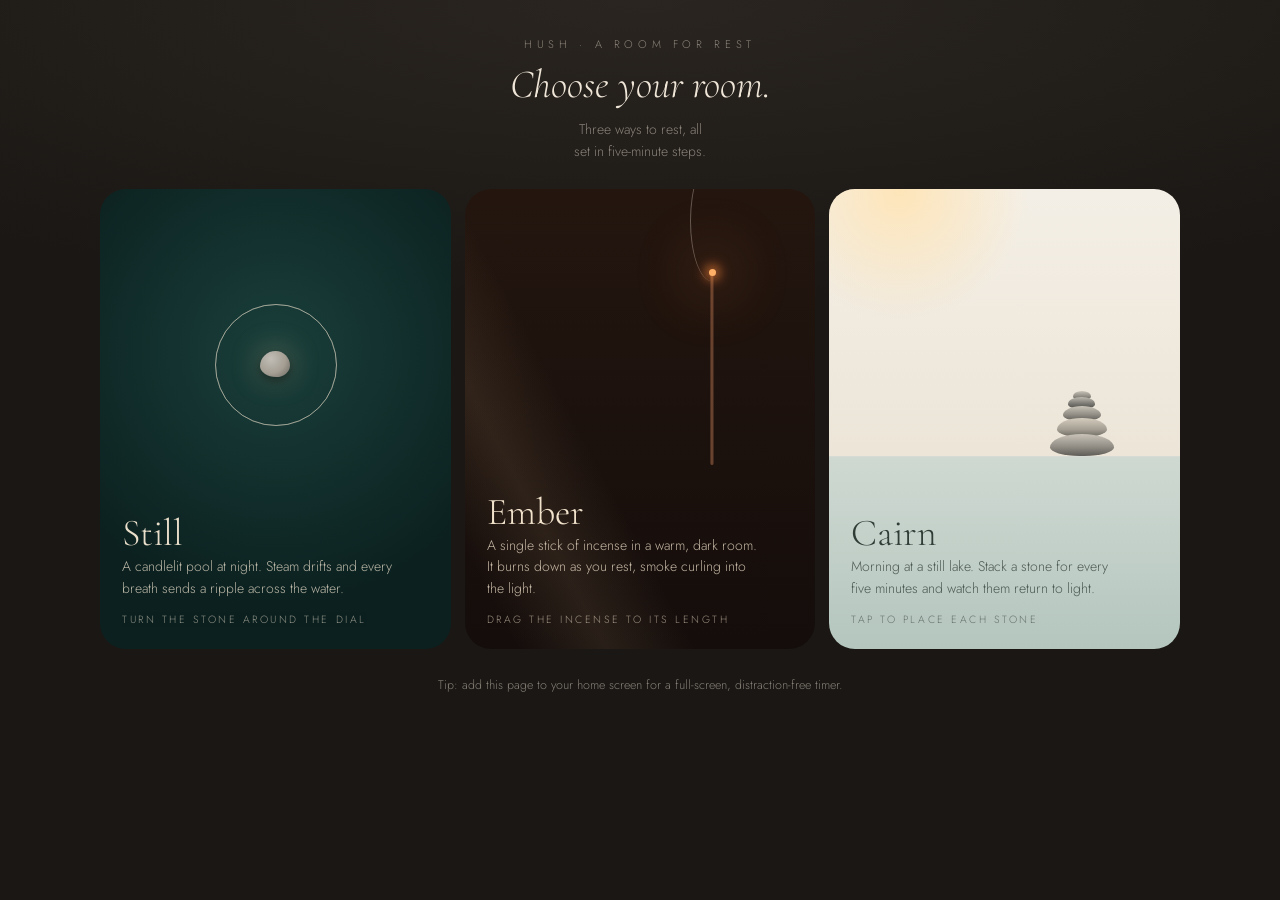
==== index.html @ 37dc4532 "Match the app icon and Still's picker card to the grey stone Co-Authored-By: Claude Opus 5.5 <norepl" ====
<!doctype html>
<html lang="en">
<head>
  <meta charset="utf-8">
  <meta name="viewport" content="width=device-width, initial-scale=1, viewport-fit=cover">
  <meta name="theme-color" content="#1a1714">
  <meta name="mobile-web-app-capable" content="yes">
  <meta name="apple-mobile-web-app-capable" content="yes">
  <meta name="apple-mobile-web-app-status-bar-style" content="black-translucent">
  <meta name="apple-mobile-web-app-title" content="Hush">
  <meta name="description" content="Hush — a room for rest. Three breath-led meditation timers.">
  <title>Hush · a room for rest</title>
  <link rel="manifest" href="manifest.webmanifest">
  <link rel="icon" href="icon.svg" type="image/svg+xml">
  <link rel="preconnect" href="https://fonts.googleapis.com">
  <link rel="preconnect" href="https://fonts.gstatic.com" crossorigin>
  <link href="https://fonts.googleapis.com/css2?family=Cormorant+Garamond:ital,wght@0,300;0,400;1,300;1,400&family=Jost:wght@300;400;500&display=swap" rel="stylesheet">
  <style>
    :root {
      --serif: 'Cormorant Garamond', Georgia, serif;
      --sans: 'Jost', system-ui, -apple-system, sans-serif;
      --ink: #efe6d8;
      --ink-faint: rgba(239, 230, 216, 0.5);
    }
    * { box-sizing: border-box; }
    html, body { margin: 0; min-height: 100%; background: #1a1714; color: var(--ink); }
    body {
      font-family: var(--sans);
      font-weight: 300;
      -webkit-font-smoothing: antialiased;
      background: radial-gradient(120% 60% at 50% 0%, #2a2520 0%, #1a1714 70%);
      background-color: #1a1714;
      padding: calc(env(safe-area-inset-top) + 36px) 16px calc(env(safe-area-inset-bottom) + 28px);
    }
    header { text-align: center; margin: 0 auto 26px; max-width: 520px; }
    .eyebrow { margin: 0 0 10px; font-size: 11px; letter-spacing: 0.42em; text-transform: uppercase; color: var(--ink-faint); }
    .eyebrow .tag { white-space: nowrap; }
    h1 { margin: 0; font: italic 300 clamp(28px, 8vw, 40px)/1.1 var(--serif); }
    header p.sub { margin: 12px auto 0; max-width: 32ch; font-size: 14px; line-height: 1.6; color: var(--ink-faint); text-wrap: balance; }

    .designs {
      display: grid;
      gap: 14px;
      max-width: 1080px;
      margin: 0 auto;
      grid-template-columns: 1fr;
    }
    @media (min-width: 760px) { .designs { grid-template-columns: repeat(3, 1fr); } }

    .card {
      position: relative;
      display: flex;
      flex-direction: column;
      justify-content: flex-end;
      min-height: 230px;
      padding: 22px;
      border-radius: 26px;
      overflow: hidden;
      text-decoration: none;
      color: var(--c-ink);
      isolation: isolate;
      transition: transform 0.4s ease;
    }
    @media (min-width: 760px) { .card { min-height: 460px; } }
    .card:active { transform: scale(0.98); }
    .card:focus-visible { outline: 2px solid var(--ink); outline-offset: 3px; }
    .card .art { position: absolute; inset: 0; z-index: -1; }
    .card h2 { margin: 0 0 4px; font: 300 38px/1 var(--serif); }
    .card p { margin: 0; font-size: 14px; line-height: 1.55; opacity: 0.78; max-width: 34ch; }
    .card .how { margin-top: 12px; font-size: 10.5px; letter-spacing: 0.24em; text-transform: uppercase; opacity: 0.6; }

    /* Still */
    .still { --c-ink: #eadfcb; background: radial-gradient(90% 70% at 50% 35%, #1a3f3b 0%, #0b201f 80%); }
    .still .art::before, .still .art::after {
      content: ''; position: absolute; left: 50%; top: 38%;
      width: 120px; height: 120px; margin: -60px 0 0 -60px;
      border-radius: 50%; border: 1px solid rgba(234, 223, 203, 0.4);
      animation: ripple 6s ease-out infinite;
    }
    .still .art::after { animation-delay: 3s; }
    .still .stone {
      position: absolute; left: 50%; top: 38%; width: 30px; height: 26px; margin: -13px 0 0 -15px;
      border-radius: 52% 48% 46% 54% / 58% 56% 44% 42%;
      background: radial-gradient(circle at 36% 30%, #c1bdb6, #a49e93 55%, #6b6760); /* Cairn's stone grey */
      box-shadow: 0 4px 10px rgba(0, 0, 0, 0.4), 0 0 30px rgba(242, 197, 138, 0.35);
    }
    @keyframes ripple { from { transform: scale(0.3); opacity: 0.9; } to { transform: scale(3.2); opacity: 0; } }

    /* Ember */
    .ember { --c-ink: #f1e2cc; background: linear-gradient(180deg, #24160f 0%, #140d0b 100%); }
    .ember .beam {
      position: absolute; left: -10%; top: -20%; width: 45%; height: 160%;
      background: linear-gradient(90deg, transparent, rgba(255, 214, 160, 0.09), transparent);
      transform: rotate(-28deg);
    }
    .ember .stick {
      position: absolute; left: 70%; top: 18%; width: 4px; height: 42%;
      background: linear-gradient(90deg, #3a241a, #7a4e35, #2e1c15); border-radius: 2px;
    }
    .ember .stick::before {
      content: ''; position: absolute; left: 50%; top: -3px; width: 7px; height: 7px; margin-left: -3.5px;
      border-radius: 50%; background: #ffb066;
      box-shadow: 0 0 12px 4px rgba(255, 138, 61, 0.7), 0 0 60px 20px rgba(232, 130, 60, 0.18);
      animation: flicker 2.4s ease-in-out infinite;
    }
    .ember .smoke {
      position: absolute; left: calc(70% - 20px); top: -6%; width: 44px; height: 26%;
      border-left: 1.2px solid rgba(226, 214, 200, 0.35); border-radius: 50%;
      animation: curl 7s ease-in-out infinite alternate;
    }
    @keyframes flicker { 50% { opacity: 0.75; } }
    @keyframes curl { to { transform: translateX(10px) skewX(12deg); opacity: 0.6; } }

    /* Cairn */
    .cairn { --c-ink: #2f3b35; background: linear-gradient(180deg, #f4efe6 0%, #ece5d8 58%, #cfd9d2 58.2%, #b4c6be 100%); }
    .cairn .sun { position: absolute; left: -20%; top: -30%; width: 80%; aspect-ratio: 1; border-radius: 50%; background: radial-gradient(circle, rgba(255, 228, 180, 0.9), transparent 65%); }
    .cairn .stack { position: absolute; left: 72%; top: 58%; transform: translate(-50%, -100%); display: flex; flex-direction: column-reverse; align-items: center; }
    .cairn .stack i {
      display: block; margin-top: -3px; border-radius: 50% 50% 46% 46% / 60% 60% 40% 40%;
      background: linear-gradient(180deg, #c9c3b8, #8f8b83 60%, #5f5d58);
      animation: settle 5s ease-in-out infinite;
    }
    .cairn .stack i:nth-child(1) { width: 64px; height: 22px; }
    .cairn .stack i:nth-child(2) { width: 50px; height: 19px; background: linear-gradient(180deg, #d4ccbd, #a49e93 60%, #6e6a62); }
    .cairn .stack i:nth-child(3) { width: 38px; height: 15px; }
    .cairn .stack i:nth-child(4) { width: 27px; height: 12px; background: linear-gradient(180deg, #bdbab0, #74736d 60%, #4f4e4a); }
    .cairn .stack i:nth-child(5) { width: 18px; height: 9px; animation: fadeTop 5s ease-in-out infinite; }
    @keyframes fadeTop { 50% { opacity: 0.25; filter: brightness(1.4); } }
    @keyframes settle { 50% { transform: translateY(0.5px); } }

    footer { margin: 26px auto 0; max-width: 520px; text-align: center; font-size: 12.5px; line-height: 1.7; color: var(--ink-faint); }

    @media (prefers-reduced-motion: reduce) { *, *::before, *::after { animation: none !important; } }
  </style>
</head>
<body>
  <header>
    <p class="eyebrow">Hush<span class="sep"> · </span><span class="tag">a room for rest</span></p>
    <h1>Choose your room.</h1>
    <p class="sub">Three ways to rest, all set in five-minute steps.</p>
  </header>

  <nav class="designs" aria-label="Designs">
    <a class="card still" href="still/">
      <div class="art" aria-hidden="true"><span class="stone"></span></div>
      <h2>Still</h2>
      <p>A candlelit pool at night. Steam drifts and every breath sends a ripple across the water.</p>
      <span class="how">Turn the stone around the dial</span>
    </a>
    <a class="card ember" href="ember/">
      <div class="art" aria-hidden="true"><span class="beam"></span><span class="smoke"></span><span class="stick"></span></div>
      <h2>Ember</h2>
      <p>A single stick of incense in a warm, dark room. It burns down as you rest, smoke curling into the light.</p>
      <span class="how">Drag the incense to its length</span>
    </a>
    <a class="card cairn" href="cairn/">
      <div class="art" aria-hidden="true"><span class="sun"></span><span class="stack"><i></i><i></i><i></i><i></i><i></i></span></div>
      <h2>Cairn</h2>
      <p>Morning at a still lake. Stack a stone for every five minutes and watch them return to light.</p>
      <span class="how">Tap to place each stone</span>
    </a>
  </nav>

  <footer>Tip: add this page to your home screen for a full-screen, distraction-free timer.</footer>
</body>
</html>
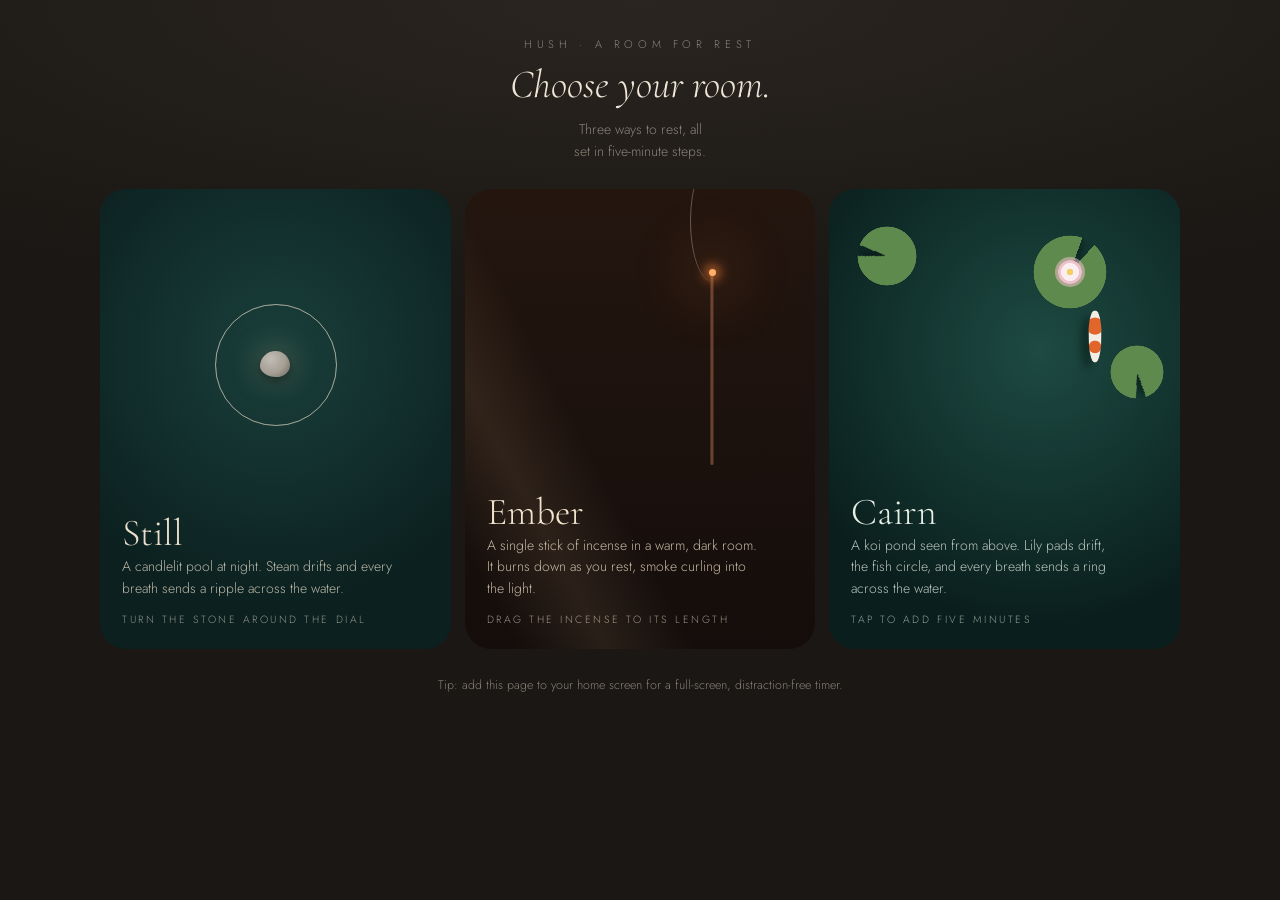
==== commit f182c65b: "Cairn: a koi pond replaces the stone stack Lily pads drift, three koi circle, and a ring spreads fro" ====
--- a/index.html
+++ b/index.html
@@ -81,7 +81,7 @@
     .still .stone {
       position: absolute; left: 50%; top: 38%; width: 30px; height: 26px; margin: -13px 0 0 -15px;
       border-radius: 52% 48% 46% 54% / 58% 56% 44% 42%;
-      background: radial-gradient(circle at 36% 30%, #c1bdb6, #a49e93 55%, #6b6760); /* Cairn's stone grey */
+      background: radial-gradient(circle at 36% 30%, #c1bdb6, #a49e93 55%, #6b6760);
       box-shadow: 0 4px 10px rgba(0, 0, 0, 0.4), 0 0 30px rgba(242, 197, 138, 0.35);
     }
     @keyframes ripple { from { transform: scale(0.3); opacity: 0.9; } to { transform: scale(3.2); opacity: 0; } }
@@ -112,21 +112,29 @@
     @keyframes curl { to { transform: translateX(10px) skewX(12deg); opacity: 0.6; } }
 
     /* Cairn */
-    .cairn { --c-ink: #2f3b35; background: linear-gradient(180deg, #f4efe6 0%, #ece5d8 58%, #cfd9d2 58.2%, #b4c6be 100%); }
-    .cairn .sun { position: absolute; left: -20%; top: -30%; width: 80%; aspect-ratio: 1; border-radius: 50%; background: radial-gradient(circle, rgba(255, 228, 180, 0.9), transparent 65%); }
-    .cairn .stack { position: absolute; left: 72%; top: 58%; transform: translate(-50%, -100%); display: flex; flex-direction: column-reverse; align-items: center; }
-    .cairn .stack i {
-      display: block; margin-top: -3px; border-radius: 50% 50% 46% 46% / 60% 60% 40% 40%;
-      background: linear-gradient(180deg, #c9c3b8, #8f8b83 60%, #5f5d58);
-      animation: settle 5s ease-in-out infinite;
+    .cairn { --c-ink: #e8efe4; background: radial-gradient(90% 70% at 60% 35%, #1d4a42 0%, #0a1f1d 85%); }
+    .cairn .pad {
+      position: absolute; width: 74px; aspect-ratio: 1; border-radius: 50%;
+      background: conic-gradient(from 20deg, transparent 0 22deg, #5f8a4e 22deg 360deg);
+      -webkit-mask: radial-gradient(circle, #000 69%, transparent 70%); mask: radial-gradient(circle, #000 69%, transparent 70%);
+      filter: drop-shadow(3px 5px 4px rgba(2, 12, 10, 0.5));
     }
-    .cairn .stack i:nth-child(1) { width: 64px; height: 22px; }
-    .cairn .stack i:nth-child(2) { width: 50px; height: 19px; background: linear-gradient(180deg, #d4ccbd, #a49e93 60%, #6e6a62); }
-    .cairn .stack i:nth-child(3) { width: 38px; height: 15px; }
-    .cairn .stack i:nth-child(4) { width: 27px; height: 12px; background: linear-gradient(180deg, #bdbab0, #74736d 60%, #4f4e4a); }
-    .cairn .stack i:nth-child(5) { width: 18px; height: 9px; animation: fadeTop 5s ease-in-out infinite; }
-    @keyframes fadeTop { 50% { opacity: 0.25; filter: brightness(1.4); } }
-    @keyframes settle { 50% { transform: translateY(0.5px); } }
+    .cairn .pad:nth-of-type(1) { left: 58%; top: 10%; }
+    .cairn .pad:nth-of-type(2) { left: 80%; top: 34%; width: 54px; transform: rotate(140deg); }
+    .cairn .pad:nth-of-type(3) { left: 8%; top: 8%; width: 60px; transform: rotate(250deg); }
+    .cairn .lotus {
+      position: absolute; left: calc(58% + 25px); top: calc(10% + 25px); width: 24px; height: 24px; border-radius: 50%;
+      background: radial-gradient(circle, #f2cf63 0 18%, #fbeef0 20% 52%, #efc1cb 54% 100%);
+      box-shadow: 0 0 0 3px rgba(239, 193, 203, 0.55);
+    }
+    .cairn .swim { position: absolute; left: 50%; top: 32%; width: 0; height: 0; animation: swim 26s linear infinite; }
+    .cairn .koi {
+      position: absolute; left: 64px; top: -6px; width: 52px; height: 13px; border-radius: 50% 60% 60% 50% / 50%;
+      background: radial-gradient(circle at 30% 50%, #e2662c 0 22%, transparent 24%), radial-gradient(circle at 70% 50%, #e2662c 0 16%, transparent 18%), #f3ede4;
+      transform: rotate(90deg);
+      box-shadow: 6px 8px 6px rgba(2, 12, 10, 0.35);
+    }
+    @keyframes swim { to { transform: rotate(360deg); } }
 
     footer { margin: 26px auto 0; max-width: 520px; text-align: center; font-size: 12.5px; line-height: 1.7; color: var(--ink-faint); }
 
@@ -154,10 +162,10 @@
       <span class="how">Drag the incense to its length</span>
     </a>
     <a class="card cairn" href="cairn/">
-      <div class="art" aria-hidden="true"><span class="sun"></span><span class="stack"><i></i><i></i><i></i><i></i><i></i></span></div>
+      <div class="art" aria-hidden="true"><span class="pad"></span><span class="pad"></span><span class="pad"></span><span class="lotus"></span><span class="swim"><i class="koi"></i></span></div>
       <h2>Cairn</h2>
-      <p>Morning at a still lake. Stack a stone for every five minutes and watch them return to light.</p>
-      <span class="how">Tap to place each stone</span>
+      <p>A koi pond seen from above. Lily pads drift, the fish circle, and every breath sends a ring across the water.</p>
+      <span class="how">Tap to add five minutes</span>
     </a>
   </nav>
 
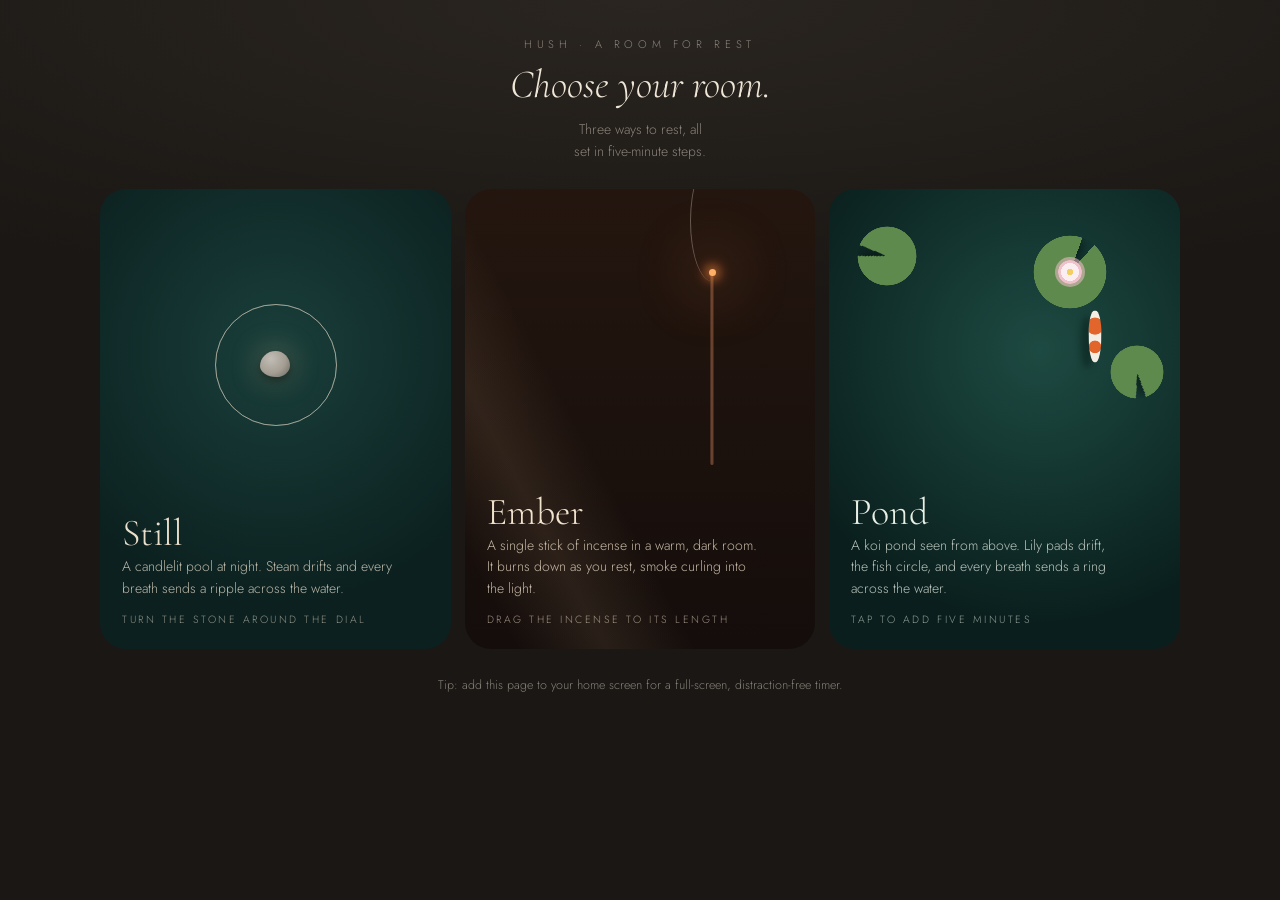
==== commit 414a4bc8: "Rename Cairn to Pond The room now lives at /pond/; /cairn/ redirects there so old links and home-scr" ====
--- a/index.html
+++ b/index.html
@@ -111,24 +111,24 @@
     @keyframes flicker { 50% { opacity: 0.75; } }
     @keyframes curl { to { transform: translateX(10px) skewX(12deg); opacity: 0.6; } }
 
-    /* Cairn */
-    .cairn { --c-ink: #e8efe4; background: radial-gradient(90% 70% at 60% 35%, #1d4a42 0%, #0a1f1d 85%); }
-    .cairn .pad {
+    /* Pond */
+    .pond { --c-ink: #e8efe4; background: radial-gradient(90% 70% at 60% 35%, #1d4a42 0%, #0a1f1d 85%); }
+    .pond .pad {
       position: absolute; width: 74px; aspect-ratio: 1; border-radius: 50%;
       background: conic-gradient(from 20deg, transparent 0 22deg, #5f8a4e 22deg 360deg);
       -webkit-mask: radial-gradient(circle, #000 69%, transparent 70%); mask: radial-gradient(circle, #000 69%, transparent 70%);
       filter: drop-shadow(3px 5px 4px rgba(2, 12, 10, 0.5));
     }
-    .cairn .pad:nth-of-type(1) { left: 58%; top: 10%; }
-    .cairn .pad:nth-of-type(2) { left: 80%; top: 34%; width: 54px; transform: rotate(140deg); }
-    .cairn .pad:nth-of-type(3) { left: 8%; top: 8%; width: 60px; transform: rotate(250deg); }
-    .cairn .lotus {
+    .pond .pad:nth-of-type(1) { left: 58%; top: 10%; }
+    .pond .pad:nth-of-type(2) { left: 80%; top: 34%; width: 54px; transform: rotate(140deg); }
+    .pond .pad:nth-of-type(3) { left: 8%; top: 8%; width: 60px; transform: rotate(250deg); }
+    .pond .lotus {
       position: absolute; left: calc(58% + 25px); top: calc(10% + 25px); width: 24px; height: 24px; border-radius: 50%;
       background: radial-gradient(circle, #f2cf63 0 18%, #fbeef0 20% 52%, #efc1cb 54% 100%);
       box-shadow: 0 0 0 3px rgba(239, 193, 203, 0.55);
     }
-    .cairn .swim { position: absolute; left: 50%; top: 32%; width: 0; height: 0; animation: swim 26s linear infinite; }
-    .cairn .koi {
+    .pond .swim { position: absolute; left: 50%; top: 32%; width: 0; height: 0; animation: swim 26s linear infinite; }
+    .pond .koi {
       position: absolute; left: 64px; top: -6px; width: 52px; height: 13px; border-radius: 50% 60% 60% 50% / 50%;
       background: radial-gradient(circle at 30% 50%, #e2662c 0 22%, transparent 24%), radial-gradient(circle at 70% 50%, #e2662c 0 16%, transparent 18%), #f3ede4;
       transform: rotate(90deg);
@@ -161,9 +161,9 @@
       <p>A single stick of incense in a warm, dark room. It burns down as you rest, smoke curling into the light.</p>
       <span class="how">Drag the incense to its length</span>
     </a>
-    <a class="card cairn" href="cairn/">
+    <a class="card pond" href="pond/">
       <div class="art" aria-hidden="true"><span class="pad"></span><span class="pad"></span><span class="pad"></span><span class="lotus"></span><span class="swim"><i class="koi"></i></span></div>
-      <h2>Cairn</h2>
+      <h2>Pond</h2>
       <p>A koi pond seen from above. Lily pads drift, the fish circle, and every breath sends a ring across the water.</p>
       <span class="how">Tap to add five minutes</span>
     </a>
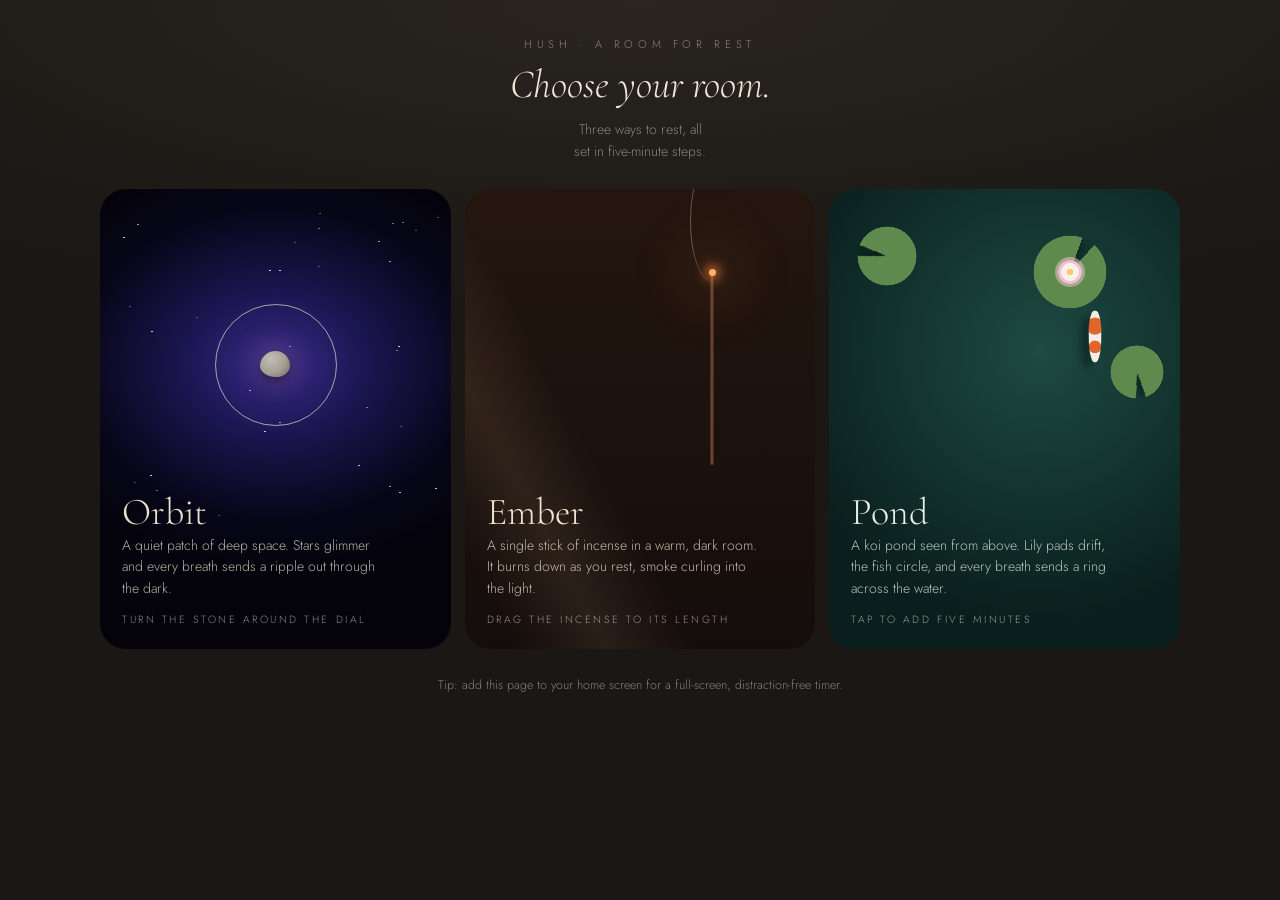
==== commit b79b1f1c: "Rename Still to Orbit: a glowing card and a blue-to-plum room with stars The picker card is a violet" ====
--- a/index.html
+++ b/index.html
@@ -69,16 +69,22 @@
     .card p { margin: 0; font-size: 14px; line-height: 1.55; opacity: 0.78; max-width: 34ch; }
     .card .how { margin-top: 12px; font-size: 10.5px; letter-spacing: 0.24em; text-transform: uppercase; opacity: 0.6; }
 
-    /* Still */
-    .still { --c-ink: #eadfcb; background: radial-gradient(90% 70% at 50% 35%, #1a3f3b 0%, #0b201f 80%); }
-    .still .art::before, .still .art::after {
+    /* Orbit */
+    .orbit { --c-ink: #eadfcb; background: radial-gradient(75% 45% at 50% 38%, #3b2a8a 0%, #1a1650 35%, #070618 75%, #04030c 100%); }
+    .orbit .art::before, .orbit .art::after {
       content: ''; position: absolute; left: 50%; top: 38%;
       width: 120px; height: 120px; margin: -60px 0 0 -60px;
       border-radius: 50%; border: 1px solid rgba(234, 223, 203, 0.4);
       animation: ripple 6s ease-out infinite;
     }
-    .still .art::after { animation-delay: 3s; }
-    .still .stone {
+    .orbit .art::after { animation-delay: 3s; }
+    .orbit .stars {
+      position: absolute; left: 0; top: 0; width: 1.5px; height: 1.5px; border-radius: 50%;
+      box-shadow: 169px 81px rgba(255,255,255,.9), 337px 28px rgba(255,255,255,.35), 278px 52px rgba(255,255,255,.7), 302px 33px rgba(255,255,255,.5), 23px 48px rgba(255,255,255,.9), 218px 39px rgba(255,255,255,.5), 50px 286px rgba(255,255,255,.9), 34px 293px rgba(255,255,255,.35), 118px 326px rgba(255,255,255,.35), 299px 303px rgba(255,255,255,.9), 29px 117px rgba(255,255,255,.35), 289px 72px rgba(255,255,255,.7), 218px 77px rgba(255,255,255,.35), 296px 161px rgba(255,255,255,.5), 56px 301px rgba(255,255,255,.5), 194px 53px rgba(255,255,255,.35), 292px 34px rgba(255,255,255,.5), 258px 276px rgba(255,255,255,.9), 164px 242px rgba(255,255,255,.9), 189px 157px rgba(255,255,255,.5), 96px 128px rgba(255,255,255,.35), 298px 157px rgba(255,255,255,.9), 179px 233px rgba(255,255,255,.7), 315px 41px rgba(255,255,255,.35), 266px 218px rgba(255,255,255,.5), 179px 81px rgba(255,255,255,.9), 219px 24px rgba(255,255,255,.35), 289px 297px rgba(255,255,255,.7), 178px 183px rgba(255,255,255,.9), 300px 237px rgba(255,255,255,.35), 51px 142px rgba(255,255,255,.9), 37px 35px rgba(255,255,255,.7), 335px 299px rgba(255,255,255,.9), 149px 201px rgba(255,255,255,.7);
+      animation: twinkle 5s ease-in-out infinite alternate;
+    }
+    @keyframes twinkle { to { opacity: 0.55; } }
+    .orbit .stone {
       position: absolute; left: 50%; top: 38%; width: 30px; height: 26px; margin: -13px 0 0 -15px;
       border-radius: 52% 48% 46% 54% / 58% 56% 44% 42%;
       background: radial-gradient(circle at 36% 30%, #c1bdb6, #a49e93 55%, #6b6760);
@@ -149,10 +155,10 @@
   </header>
 
   <nav class="designs" aria-label="Designs">
-    <a class="card still" href="still/">
-      <div class="art" aria-hidden="true"><span class="stone"></span></div>
-      <h2>Still</h2>
-      <p>A candlelit pool at night. Steam drifts and every breath sends a ripple across the water.</p>
+    <a class="card orbit" href="orbit/">
+      <div class="art" aria-hidden="true"><span class="stars"></span><span class="stone"></span></div>
+      <h2>Orbit</h2>
+      <p>A quiet patch of deep space. Stars glimmer and every breath sends a ripple out through the dark.</p>
       <span class="how">Turn the stone around the dial</span>
     </a>
     <a class="card ember" href="ember/">
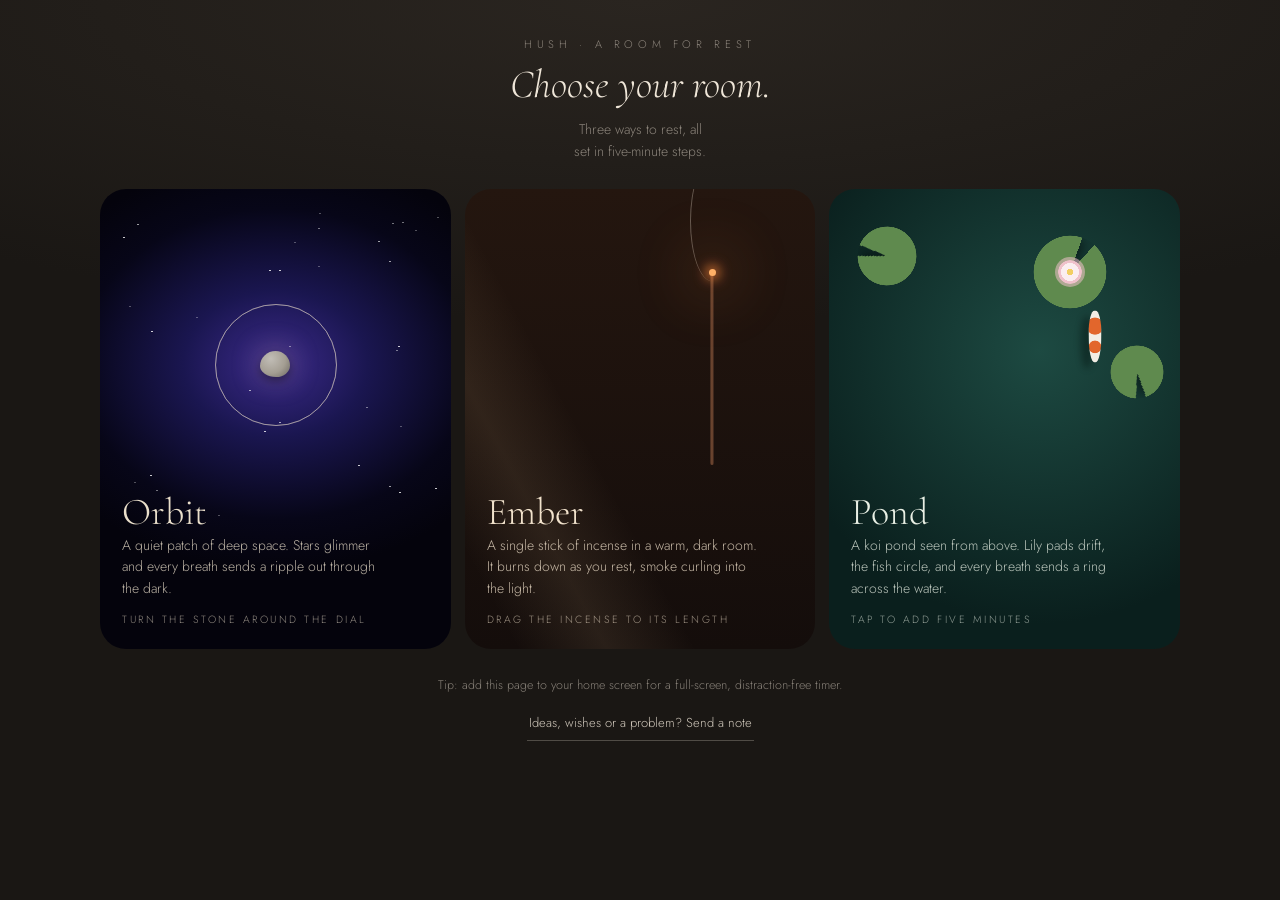
==== commit 560c7058: "Picker: send a note (feedback) via GoatCounter; stats page lists notes Co-Authored-By: Claude Opus 5" ====
--- a/index.html
+++ b/index.html
@@ -143,6 +143,34 @@
     @keyframes swim { to { transform: rotate(360deg); } }
 
     footer { margin: 26px auto 0; max-width: 520px; text-align: center; font-size: 12.5px; line-height: 1.7; color: var(--ink-faint); }
+    .fb-open {
+      display: inline-block; margin-top: 10px; padding: 6px 2px; font: inherit; font-size: 13px; color: var(--ink);
+      background: none; border: 0; border-bottom: 1px solid rgba(239, 230, 216, 0.3); cursor: pointer; opacity: 0.85;
+    }
+    .fb-open:hover { opacity: 1; }
+
+    /* Feedback note: a small warm panel over the picker. */
+    dialog.fb {
+      width: min(440px, calc(100vw - 32px)); padding: 24px 22px 20px; border: 1px solid rgba(239, 230, 216, 0.12);
+      border-radius: 22px; background: #221e1a; color: var(--ink); box-shadow: 0 24px 60px rgba(0, 0, 0, 0.5);
+    }
+    dialog.fb::backdrop { background: rgba(10, 8, 6, 0.6); backdrop-filter: blur(3px); -webkit-backdrop-filter: blur(3px); }
+    .fb h2 { margin: 0 0 6px; font: italic 300 30px/1.1 var(--serif); }
+    .fb p { margin: 0; font-size: 13.5px; line-height: 1.55; color: var(--ink-faint); }
+    .fb textarea {
+      display: block; width: 100%; margin: 16px 0 6px; padding: 12px 14px; resize: vertical; min-height: 120px;
+      font: 300 16px/1.5 var(--sans); color: var(--ink); background: #1a1714;
+      border: 1px solid rgba(239, 230, 216, 0.16); border-radius: 14px;
+    }
+    .fb textarea:focus { outline: none; border-color: rgba(239, 230, 216, 0.45); }
+    .fb .count { text-align: right; font-size: 11.5px; }
+    .fb .status { min-height: 1.55em; margin-top: 6px; color: var(--ink); }
+    .fb .status.bad { color: #e9a58f; }
+    .fb .actions { display: flex; justify-content: flex-end; gap: 10px; margin-top: 12px; }
+    .fb button { font: 400 14px var(--sans); border-radius: 999px; padding: 10px 20px; cursor: pointer; border: 1px solid rgba(239, 230, 216, 0.2); background: none; color: var(--ink); }
+    .fb button.send { background: var(--ink); color: #1a1714; border-color: var(--ink); }
+    .fb button:disabled { opacity: 0.5; cursor: default; }
+    .fb button:focus-visible, .fb-open:focus-visible { outline: 2px solid var(--ink); outline-offset: 3px; }
 
     @media (prefers-reduced-motion: reduce) { *, *::before, *::after { animation: none !important; } }
   </style>
@@ -175,6 +203,52 @@
     </a>
   </nav>
 
-  <footer>Tip: add this page to your home screen for a full-screen, distraction-free timer.</footer>
+  <footer>
+    Tip: add this page to your home screen for a full-screen, distraction-free timer.<br>
+    <button type="button" class="fb-open" id="fb-open">Ideas, wishes or a problem? Send a note</button>
+  </footer>
+
+  <dialog class="fb" id="fb" aria-labelledby="fb-title">
+    <form id="fb-form">
+      <h2 id="fb-title">A note for Hush</h2>
+      <p>Something you'd love to see, something that bothered you, or a bug. It's sent anonymously, so there's no way to reply.</p>
+      <textarea id="fb-text" maxlength="500" required aria-label="Your note" placeholder="I wish…"></textarea>
+      <p class="count" id="fb-count">0 / 500</p>
+      <p class="status" id="fb-status" role="status"></p>
+      <div class="actions">
+        <button type="button" id="fb-close">Close</button>
+        <button class="send" id="fb-send">Send</button>
+      </div>
+    </form>
+  </dialog>
+
+  <script src="shared/analytics.js" defer></script>
+  <script>
+  (() => {
+    const $ = (id) => document.getElementById(id);
+    const dlg = $('fb'), text = $('fb-text'), status = $('fb-status'), send = $('fb-send');
+    const say = (msg, bad) => { status.textContent = msg; status.classList.toggle('bad', !!bad); };
+    const count = () => { $('fb-count').textContent = `${text.value.length} / 500`; };
+    $('fb-open').addEventListener('click', () => { say(''); dlg.showModal(); text.focus(); });
+    $('fb-close').addEventListener('click', () => dlg.close());
+    dlg.addEventListener('click', (e) => { if (e.target === dlg) dlg.close(); }); // tap outside
+    text.addEventListener('input', () => { count(); if (status.textContent) say(''); });
+    $('fb-form').addEventListener('submit', async (e) => {
+      e.preventDefault();
+      const note = text.value.trim().slice(0, 500);
+      if (!note) return;
+      send.disabled = true; say('Sending…');
+      try {
+        if (!window.hushSend) throw new Error('missing');
+        await window.hushSend(`feedback/${note.replace(/\s+/g, ' ')}`, note);
+        text.value = ''; count();
+        say('Thank you. Your note is on its way.');
+      } catch (err) {
+        say(err.local ? 'Not sent: notes from localhost or your own network aren\'t counted. Try it on the live site.'
+          : 'Couldn\'t send. An ad or tracker blocker, or being offline, can stop it. Your note is still here.', true);
+      } finally { send.disabled = false; }
+    });
+  })();
+  </script>
 </body>
 </html>
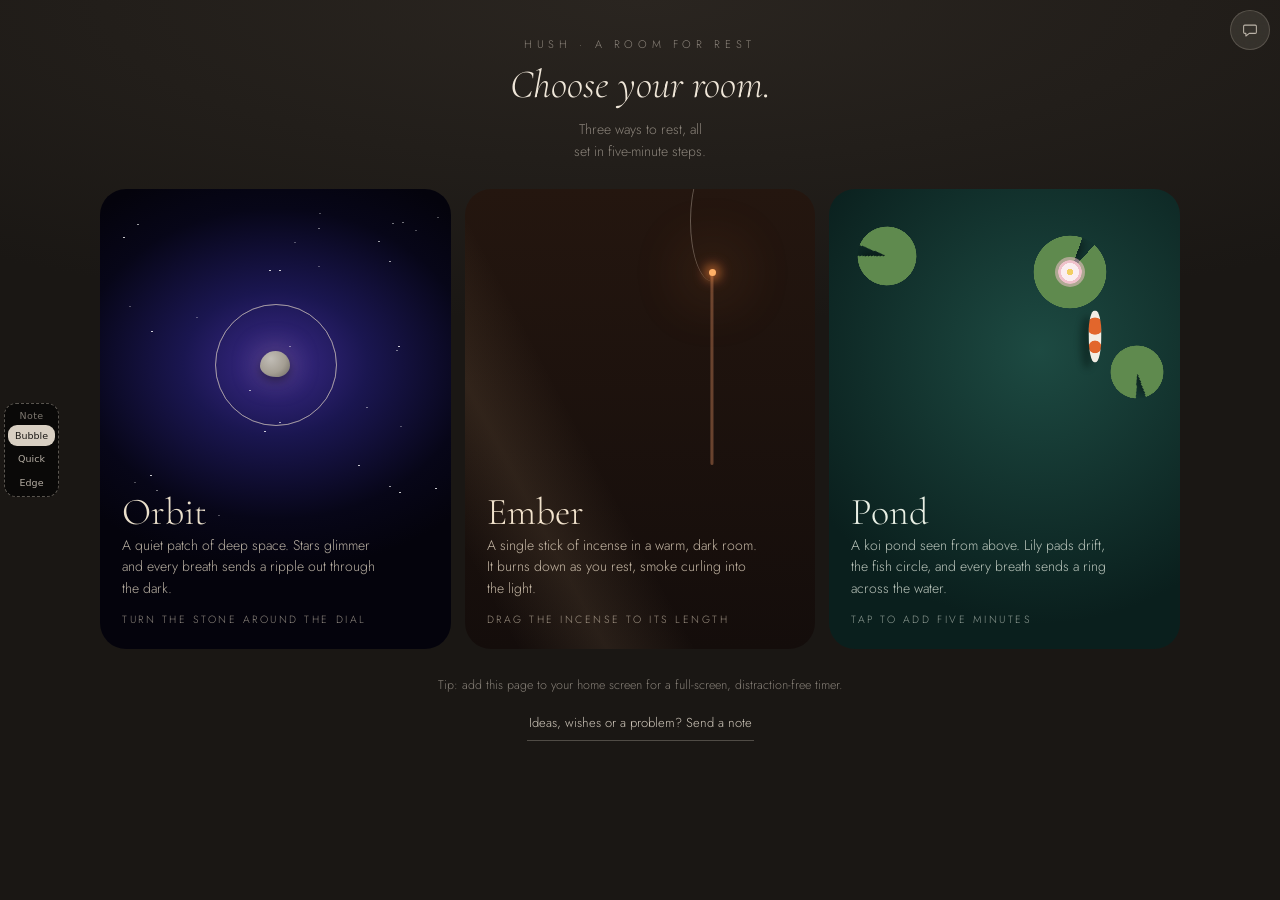
==== commit 2b0f350e: "Feedback on every screen: try Bubble, Quick and Edge (switcher on localhost) Co-Authored-By: Claude " ====
--- a/index.html
+++ b/index.html
@@ -149,28 +149,7 @@
     }
     .fb-open:hover { opacity: 1; }
 
-    /* Feedback note: a small warm panel over the picker. */
-    dialog.fb {
-      width: min(440px, calc(100vw - 32px)); padding: 24px 22px 20px; border: 1px solid rgba(239, 230, 216, 0.12);
-      border-radius: 22px; background: #221e1a; color: var(--ink); box-shadow: 0 24px 60px rgba(0, 0, 0, 0.5);
-    }
-    dialog.fb::backdrop { background: rgba(10, 8, 6, 0.6); backdrop-filter: blur(3px); -webkit-backdrop-filter: blur(3px); }
-    .fb h2 { margin: 0 0 6px; font: italic 300 30px/1.1 var(--serif); }
-    .fb p { margin: 0; font-size: 13.5px; line-height: 1.55; color: var(--ink-faint); }
-    .fb textarea {
-      display: block; width: 100%; margin: 16px 0 6px; padding: 12px 14px; resize: vertical; min-height: 120px;
-      font: 300 16px/1.5 var(--sans); color: var(--ink); background: #1a1714;
-      border: 1px solid rgba(239, 230, 216, 0.16); border-radius: 14px;
-    }
-    .fb textarea:focus { outline: none; border-color: rgba(239, 230, 216, 0.45); }
-    .fb .count { text-align: right; font-size: 11.5px; }
-    .fb .status { min-height: 1.55em; margin-top: 6px; color: var(--ink); }
-    .fb .status.bad { color: #e9a58f; }
-    .fb .actions { display: flex; justify-content: flex-end; gap: 10px; margin-top: 12px; }
-    .fb button { font: 400 14px var(--sans); border-radius: 999px; padding: 10px 20px; cursor: pointer; border: 1px solid rgba(239, 230, 216, 0.2); background: none; color: var(--ink); }
-    .fb button.send { background: var(--ink); color: #1a1714; border-color: var(--ink); }
-    .fb button:disabled { opacity: 0.5; cursor: default; }
-    .fb button:focus-visible, .fb-open:focus-visible { outline: 2px solid var(--ink); outline-offset: 3px; }
+    .fb-open:focus-visible { outline: 2px solid var(--ink); outline-offset: 3px; }
 
     @media (prefers-reduced-motion: reduce) { *, *::before, *::after { animation: none !important; } }
   </style>
@@ -208,47 +187,8 @@
     <button type="button" class="fb-open" id="fb-open">Ideas, wishes or a problem? Send a note</button>
   </footer>
 
-  <dialog class="fb" id="fb" aria-labelledby="fb-title">
-    <form id="fb-form">
-      <h2 id="fb-title">A note for Hush</h2>
-      <p>Something you'd love to see, something that bothered you, or a bug. It's sent anonymously, so there's no way to reply.</p>
-      <textarea id="fb-text" maxlength="500" required aria-label="Your note" placeholder="I wish…"></textarea>
-      <p class="count" id="fb-count">0 / 500</p>
-      <p class="status" id="fb-status" role="status"></p>
-      <div class="actions">
-        <button type="button" id="fb-close">Close</button>
-        <button class="send" id="fb-send">Send</button>
-      </div>
-    </form>
-  </dialog>
-
   <script src="shared/analytics.js" defer></script>
-  <script>
-  (() => {
-    const $ = (id) => document.getElementById(id);
-    const dlg = $('fb'), text = $('fb-text'), status = $('fb-status'), send = $('fb-send');
-    const say = (msg, bad) => { status.textContent = msg; status.classList.toggle('bad', !!bad); };
-    const count = () => { $('fb-count').textContent = `${text.value.length} / 500`; };
-    $('fb-open').addEventListener('click', () => { say(''); dlg.showModal(); text.focus(); });
-    $('fb-close').addEventListener('click', () => dlg.close());
-    dlg.addEventListener('click', (e) => { if (e.target === dlg) dlg.close(); }); // tap outside
-    text.addEventListener('input', () => { count(); if (status.textContent) say(''); });
-    $('fb-form').addEventListener('submit', async (e) => {
-      e.preventDefault();
-      const note = text.value.trim().slice(0, 500);
-      if (!note) return;
-      send.disabled = true; say('Sending…');
-      try {
-        if (!window.hushSend) throw new Error('missing');
-        await window.hushSend(`feedback/${note.replace(/\s+/g, ' ')}`, note);
-        text.value = ''; count();
-        say('Thank you. Your note is on its way.');
-      } catch (err) {
-        say(err.local ? 'Not sent: notes from localhost or your own network aren\'t counted. Try it on the live site.'
-          : 'Couldn\'t send. An ad or tracker blocker, or being offline, can stop it. Your note is still here.', true);
-      } finally { send.disabled = false; }
-    });
-  })();
-  </script>
+  <script src="shared/feedback.js" defer></script>
+  <script>document.getElementById('fb-open').addEventListener('click', () => window.hushFeedback?.open());</script>
 </body>
 </html>
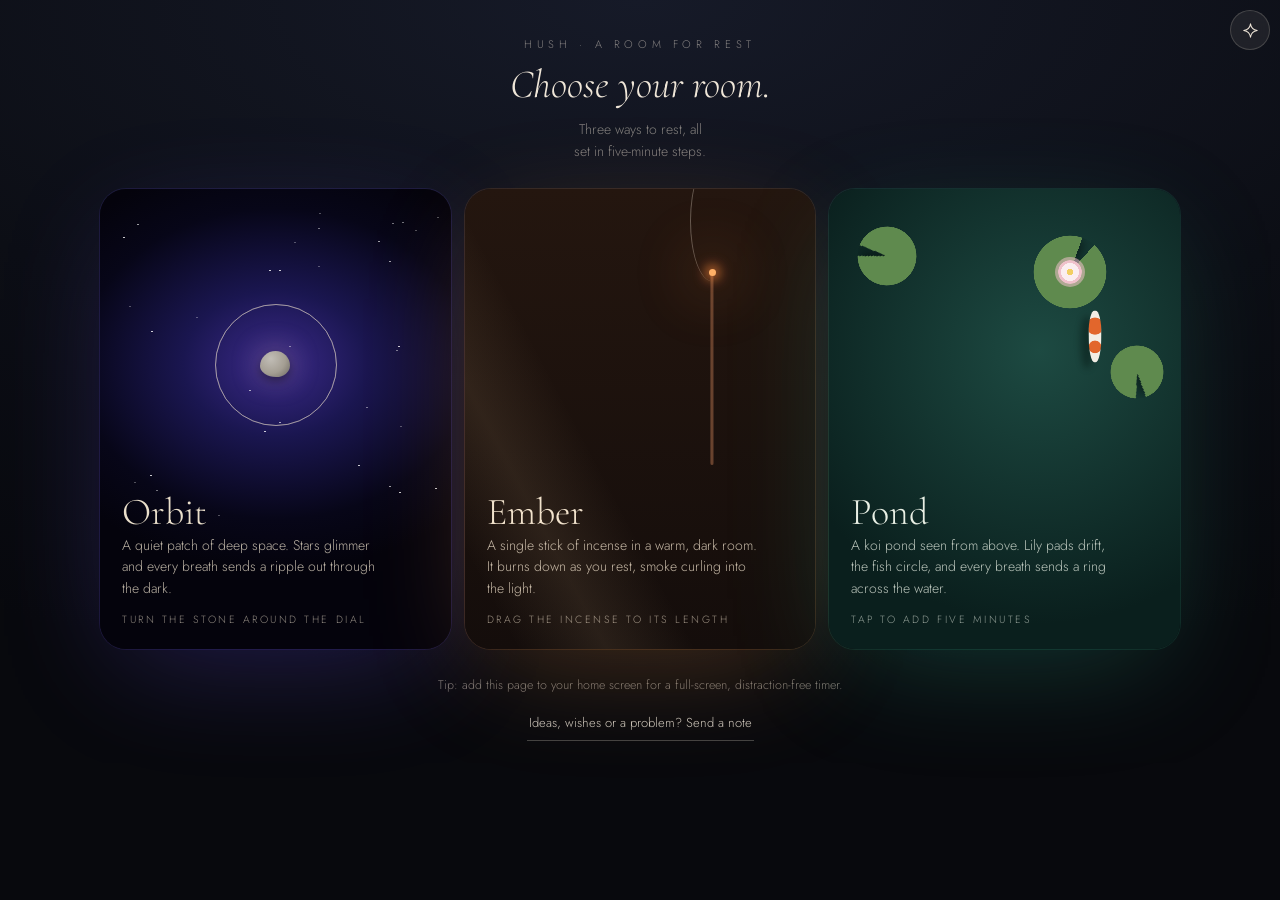
==== commit fe05ec5c: "Picker: Lanterns background (midnight, each room card glows in its own colour) Co-Authored-By: Claud" ====
--- a/index.html
+++ b/index.html
@@ -3,7 +3,7 @@
 <head>
   <meta charset="utf-8">
   <meta name="viewport" content="width=device-width, initial-scale=1, viewport-fit=cover">
-  <meta name="theme-color" content="#1a1714">
+  <meta name="theme-color" content="#0a0c12">
   <meta name="mobile-web-app-capable" content="yes">
   <meta name="apple-mobile-web-app-capable" content="yes">
   <meta name="apple-mobile-web-app-status-bar-style" content="black-translucent">
@@ -23,13 +23,13 @@
       --ink-faint: rgba(239, 230, 216, 0.5);
     }
     * { box-sizing: border-box; }
-    html, body { margin: 0; min-height: 100%; background: #1a1714; color: var(--ink); }
+    html, body { margin: 0; min-height: 100%; background: #0a0c12; color: var(--ink); }
+    html { background: radial-gradient(120% 75% at 50% 0%, #161a28 0%, #0c0e15 55%, #08090d 100%) fixed #0a0c12; }
     body {
       font-family: var(--sans);
       font-weight: 300;
       -webkit-font-smoothing: antialiased;
-      background: radial-gradient(120% 60% at 50% 0%, #2a2520 0%, #1a1714 70%);
-      background-color: #1a1714;
+      background: transparent;
       padding: calc(env(safe-area-inset-top) + 36px) 16px calc(env(safe-area-inset-bottom) + 28px);
     }
     header { text-align: center; margin: 0 auto 26px; max-width: 520px; }
@@ -68,6 +68,16 @@
     .card h2 { margin: 0 0 4px; font: 300 38px/1 var(--serif); }
     .card p { margin: 0; font-size: 14px; line-height: 1.55; opacity: 0.78; max-width: 34ch; }
     .card .how { margin-top: 12px; font-size: 10.5px; letter-spacing: 0.24em; text-transform: uppercase; opacity: 0.6; }
+
+    /* Lanterns: each room glows in its own colour on a quiet midnight, the glows breathing slowly out of step */
+    .card { box-shadow: 0 0 0 1px rgba(var(--glow), .14), 0 30px 120px -24px rgba(var(--glow), .3); animation: lantern 10s ease-in-out infinite alternate; }
+    .orbit { --glow: 104, 80, 240; }
+    .ember { --glow: 240, 150, 70; animation-delay: -3.3s; }
+    .pond { --glow: 50, 180, 145; animation-delay: -6.6s; }
+    @keyframes lantern {
+      from { box-shadow: 0 0 0 1px rgba(var(--glow), .12), 0 26px 90px -30px rgba(var(--glow), .22); }
+      to { box-shadow: 0 0 0 1px rgba(var(--glow), .22), 0 34px 150px -16px rgba(var(--glow), .5); }
+    }
 
     /* Orbit */
     .orbit { --c-ink: #eadfcb; background: radial-gradient(75% 45% at 50% 38%, #3b2a8a 0%, #1a1650 35%, #070618 75%, #04030c 100%); }
